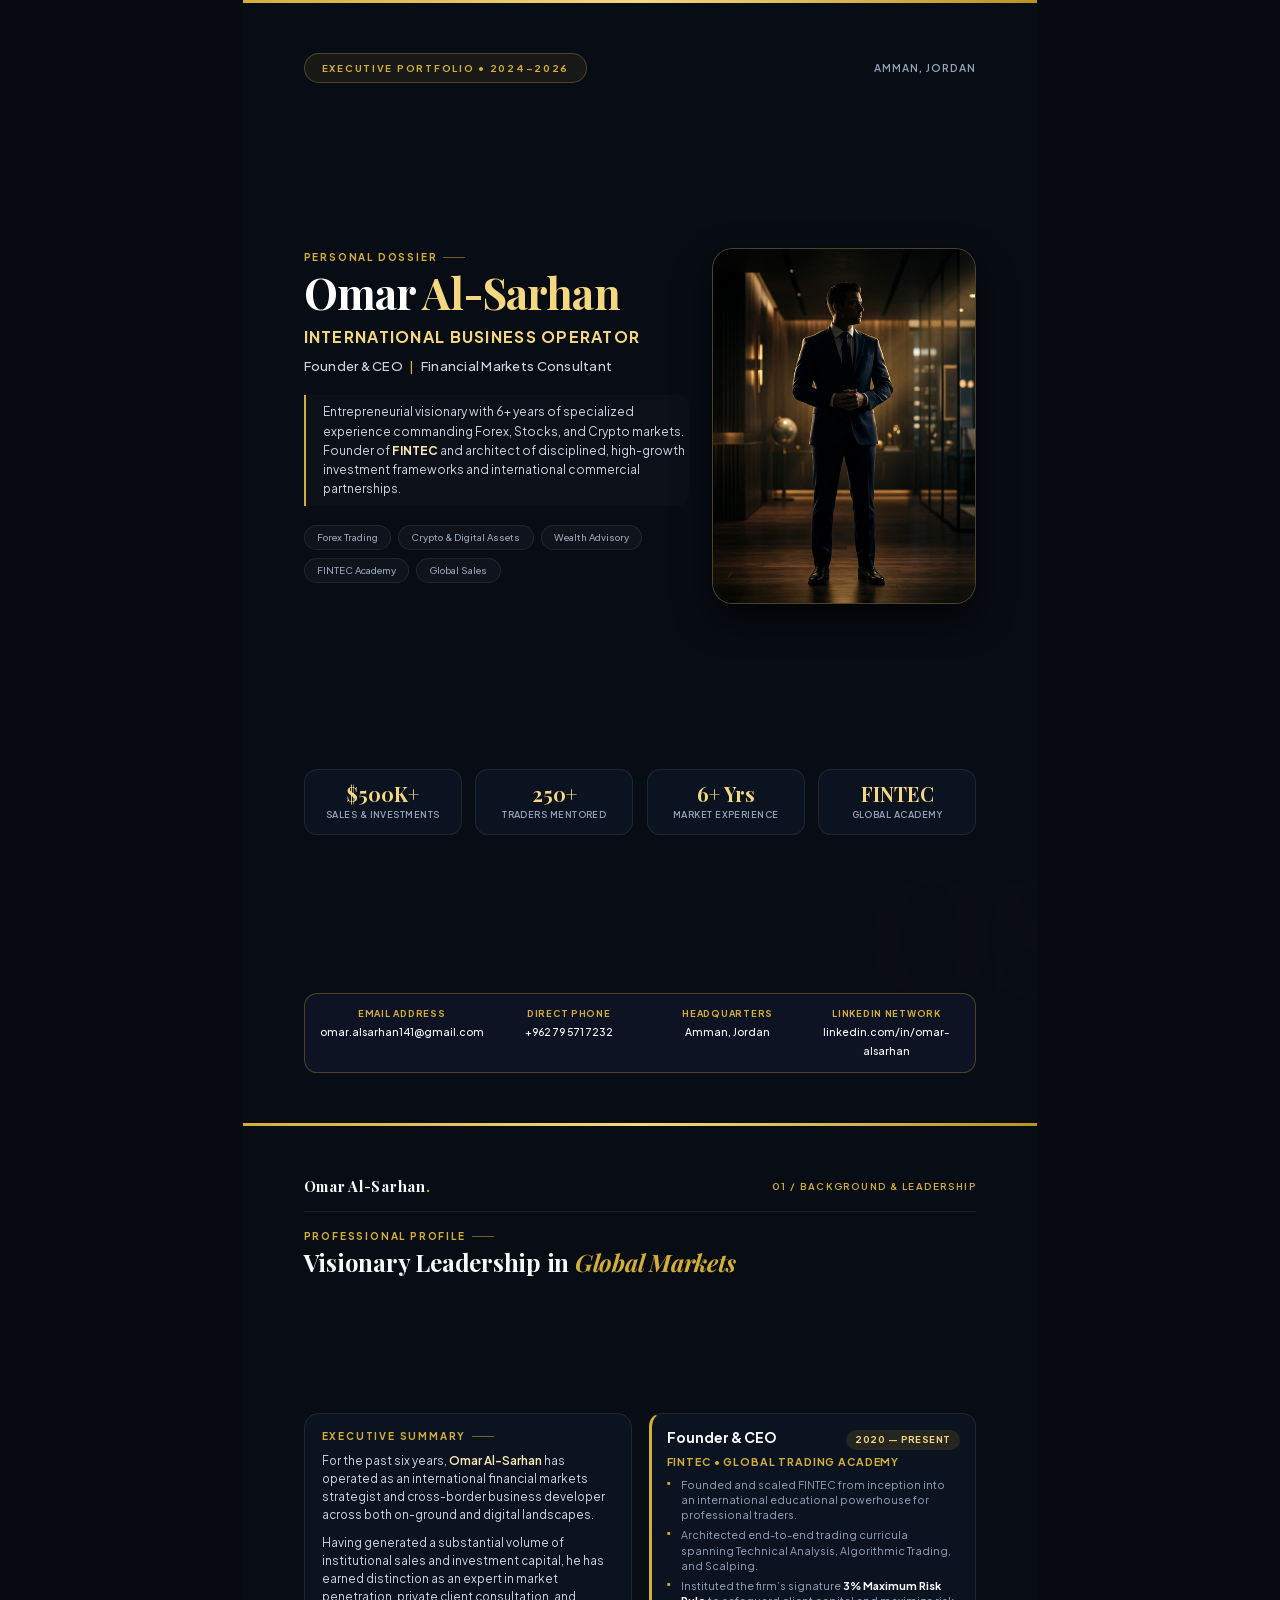
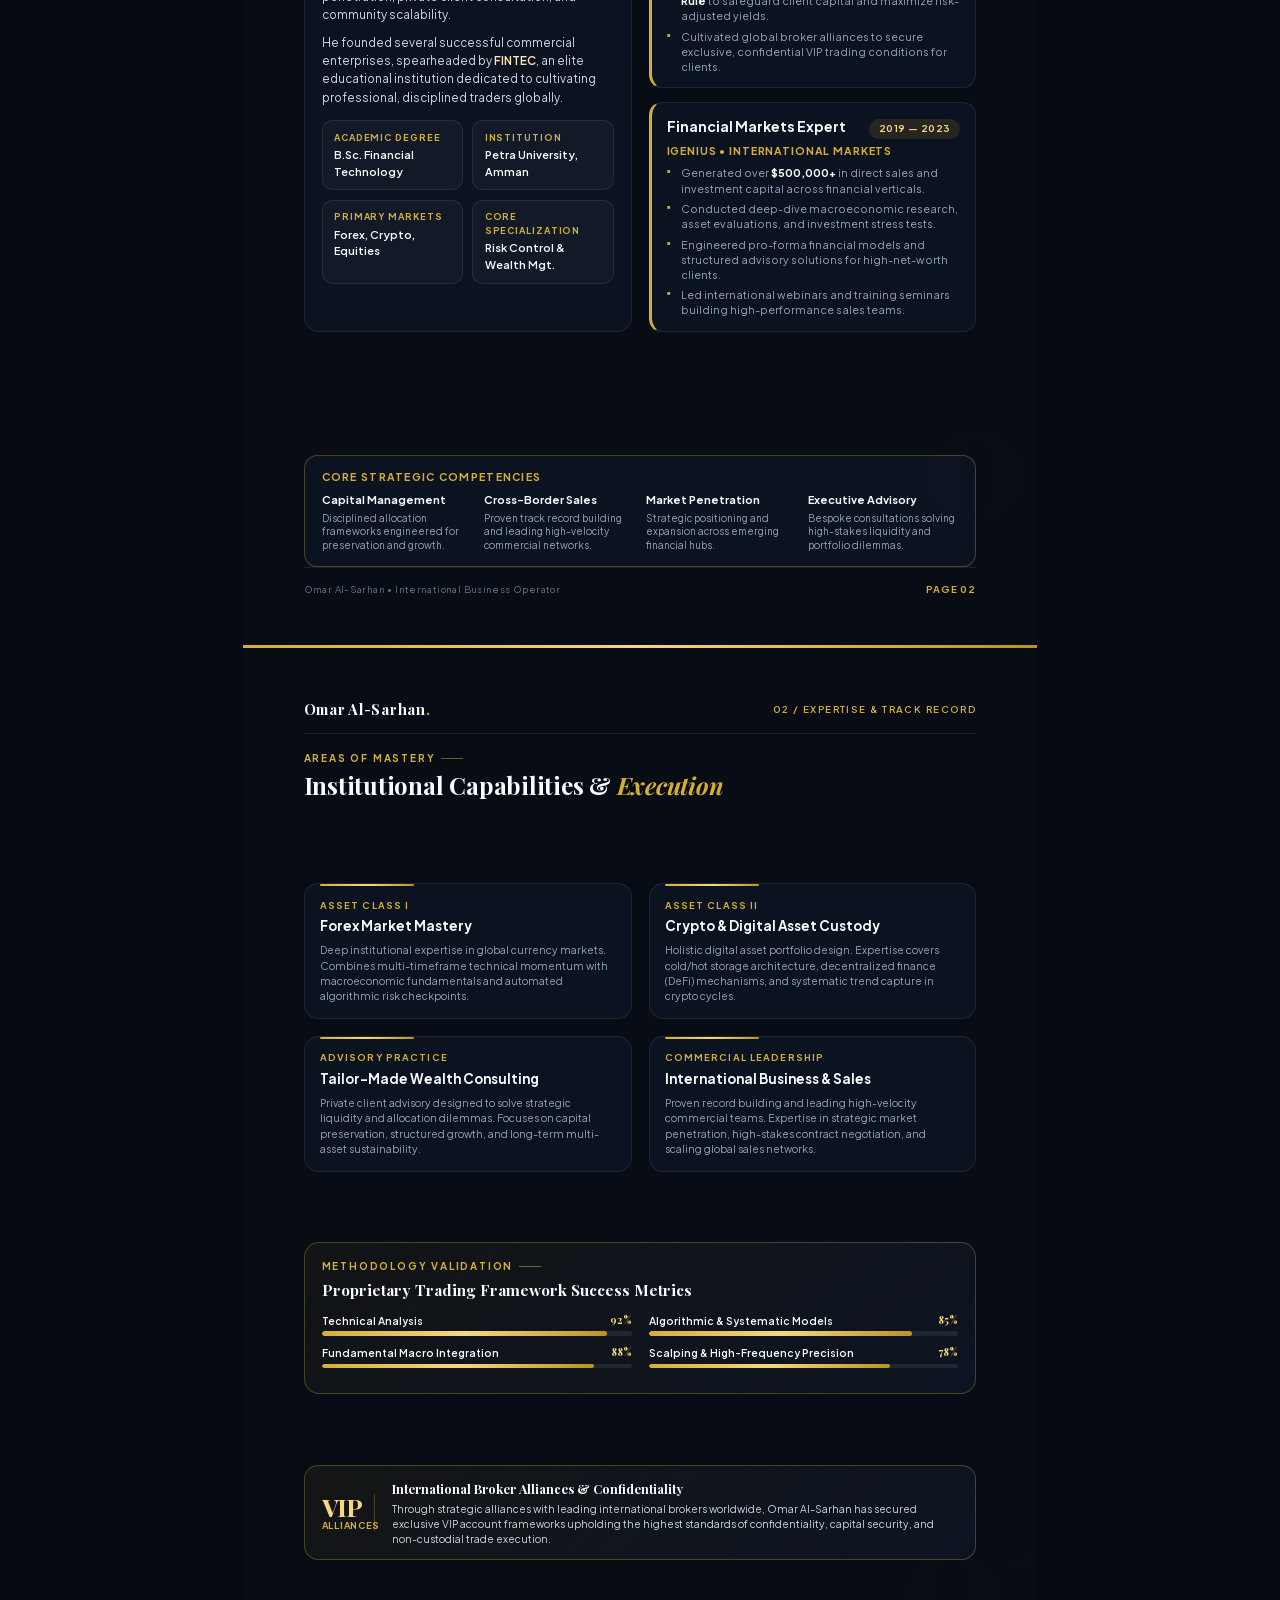
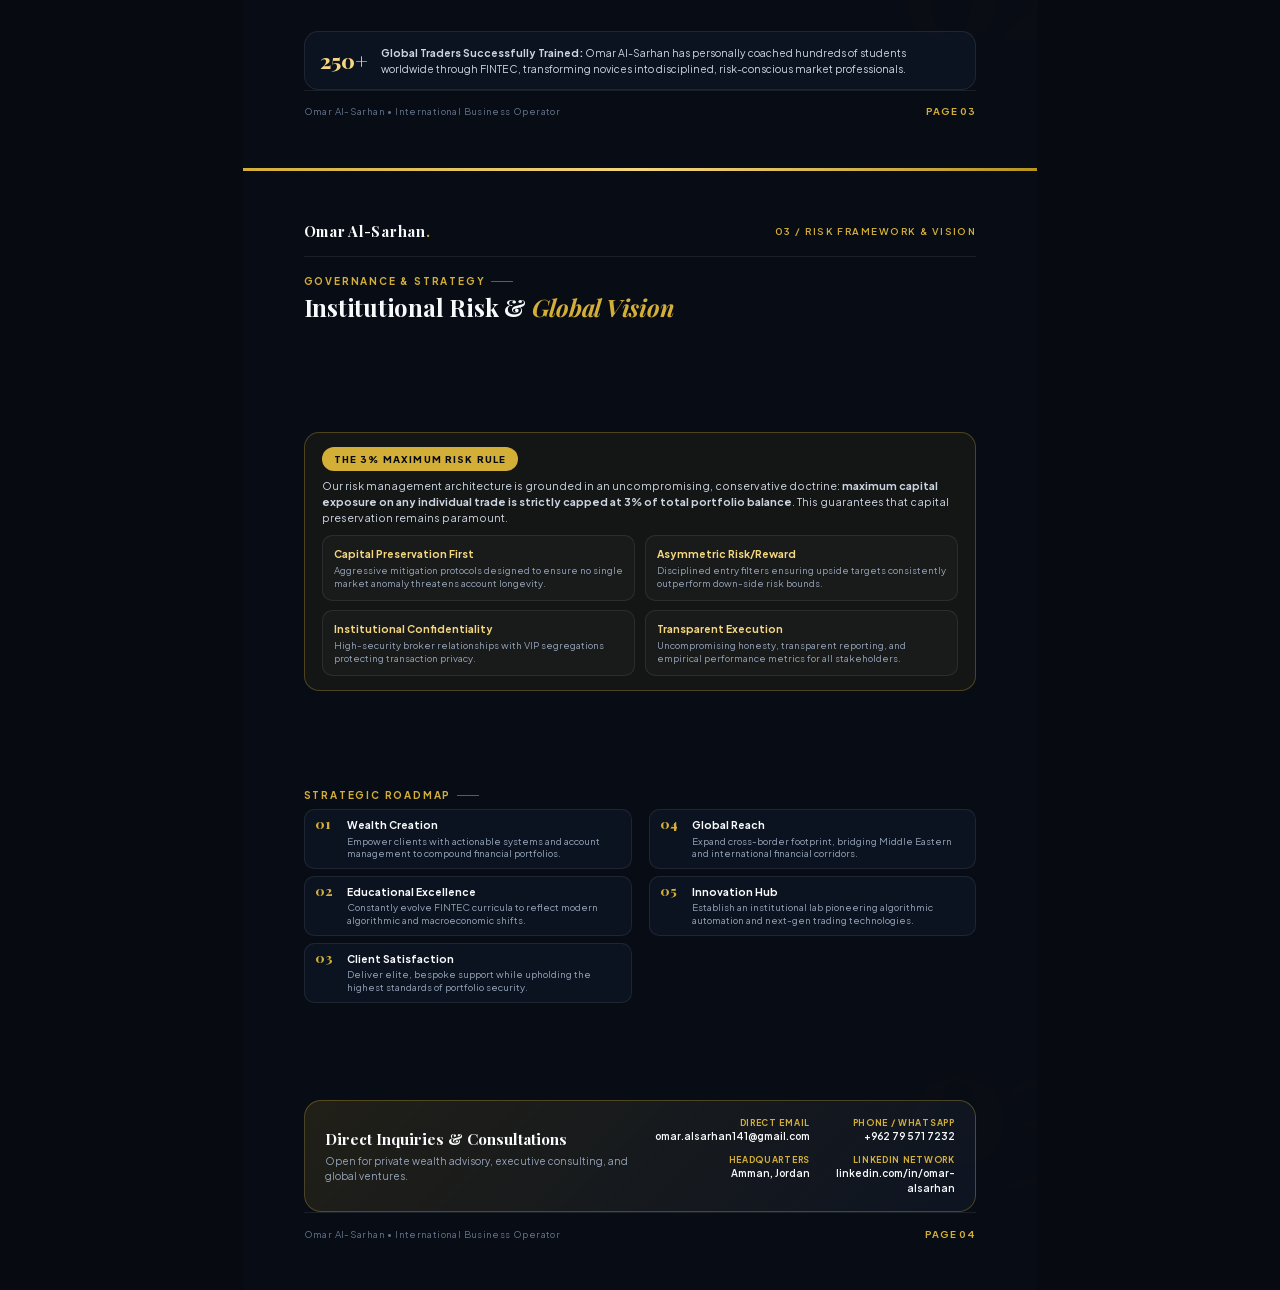
==== portfolio-pdf.html @ 7547202e "feat: perfect executive 4-page PDF and browser fidelity for Omar Al-Sarhan" ====
<!DOCTYPE html>
<html lang="en">
<head>
    <meta charset="UTF-8">
    <title>Omar Al-Sarhan — Personal Portfolio</title>
    <!-- Local TrueType Google Fonts (Offline & Print Vector Embedding) -->
    <link rel="stylesheet" href="assets/fonts/fonts-ttf.css">
    <!-- Local Base64 Google Fonts Fallback -->
    <link rel="stylesheet" href="assets/fonts/fonts-base64.css">
    <!-- Google Fonts Fallback -->
    <link rel="preconnect" href="https://fonts.googleapis.com">
    <link rel="preconnect" href="https://fonts.gstatic.com" crossorigin>
    <link href="https://fonts.googleapis.com/css2?family=Playfair+Display:ital,wght@0,400;0,600;0,700;0,800;1,400;1,600&family=Plus+Jakarta+Sans:wght@300;400;500;600;700;800&display=swap" rel="stylesheet">
    <style>
        /* ============================================================
           PRINT & PAGE SETUP (A4 EXACT SPECIFICATIONS: 210mm x 297mm)
           ============================================================ */
        @page {
            size: A4 portrait;
            margin: 0;
        }

        :root {
            --bg-dark: #070a10;
            --bg-page: #080c14;
            --bg-card: rgba(14, 21, 34, 0.9);
            --bg-card-hover: #121a2b;
            --gold: #d4af37;
            --gold-light: #f5d77f;
            --gold-pale: #fae8b4;
            --gold-dark: #9e7b16;
            --gold-gradient: linear-gradient(135deg, #d4af37 0%, #f5d77f 50%, #b8941e 100%);
            --text-main: #f8fafc;
            --text-sub: #94a3b8;
            --text-muted: #64748b;
            --border-gold: rgba(212, 175, 55, 0.3);
            --border-subtle: rgba(255, 255, 255, 0.08);
            --font-serif: 'Playfair Display', 'Didot', 'Bodoni MT', 'Cinzel', 'Georgia', serif;
            --font-sans: 'Plus Jakarta Sans', -apple-system, BlinkMacSystemFont, 'Segoe UI', Roboto, sans-serif;
        }

        * {
            margin: 0;
            padding: 0;
            box-sizing: border-box;
            -webkit-print-color-adjust: exact !important;
            print-color-adjust: exact !important;
        }

        html, body {
            width: 210mm;
            background-color: var(--bg-dark);
            color: var(--text-main);
            font-family: var(--font-sans);
            font-size: 9.2pt;
            line-height: 1.5;
            -webkit-font-smoothing: antialiased;
            margin: 0 auto;
        }

        .page {
            width: 210mm;
            height: 297mm;
            min-height: 297mm;
            max-height: 297mm;
            position: relative;
            page-break-after: always;
            page-break-inside: avoid;
            overflow: hidden;
            background-color: var(--bg-page);
            background: #080c14;
            padding: 14mm 16mm 13mm;
            display: flex;
            flex-direction: column;
            justify-content: space-between;
        }

        .page:last-child {
            page-break-after: avoid;
        }

        /* Top luxury gold bar */
        .page::before {
            content: '';
            position: absolute;
            top: 0;
            left: 0;
            right: 0;
            height: 3px;
            background: var(--gold-gradient);
            z-index: 10;
        }

        /* Watermark background numbers */
        .page-watermark {
            position: absolute;
            bottom: 30mm;
            right: -10mm;
            font-family: var(--font-serif);
            font-size: 120pt;
            font-weight: 800;
            color: rgba(212, 175, 55, 0.015);
            pointer-events: none;
            line-height: 1;
            z-index: 0;
            letter-spacing: -0.05em;
        }

        /* Top Header for Content Pages */
        .doc-header {
            display: flex;
            justify-content: space-between;
            align-items: center;
            padding-bottom: 3.5mm;
            border-bottom: 1px solid var(--border-subtle);
            margin-bottom: 4.5mm;
            position: relative;
            z-index: 2;
        }

        .doc-header-brand {
            font-family: var(--font-serif);
            font-size: 11pt;
            font-weight: 700;
            letter-spacing: 0.05em;
            color: var(--text-main);
        }

        .doc-header-brand span {
            color: var(--gold);
        }

        .doc-header-tag {
            font-size: 7.2pt;
            text-transform: uppercase;
            letter-spacing: 0.15em;
            color: var(--gold);
            font-weight: 600;
        }

        /* Bottom Footer for Content Pages */
        .doc-footer {
            display: flex;
            justify-content: space-between;
            align-items: center;
            padding-top: 3.5mm;
            border-top: 1px solid var(--border-subtle);
            font-size: 7.2pt;
            color: var(--text-muted);
            position: relative;
            z-index: 2;
        }

        .doc-footer-left {
            letter-spacing: 0.04em;
        }

        .doc-footer-right {
            color: var(--gold);
            font-weight: 700;
            letter-spacing: 0.1em;
        }

        /* Typography */
        h1, h2, h3, h4, h5 {
            font-family: var(--font-serif);
            color: var(--text-main);
        }

        .section-eyebrow {
            font-family: var(--font-sans);
            font-size: 7.5pt;
            text-transform: uppercase;
            letter-spacing: 0.18em;
            color: var(--gold);
            font-weight: 700;
            margin-bottom: 1.5mm;
            display: flex;
            align-items: center;
            gap: 6px;
        }

        .section-eyebrow::after {
            content: '';
            display: inline-block;
            width: 22px;
            height: 1px;
            background: var(--gold);
            opacity: 0.5;
        }

        .section-title {
            font-size: 18pt;
            font-weight: 700;
            line-height: 1.15;
            margin-bottom: 3.5mm;
            letter-spacing: -0.01em;
        }

        .section-title span {
            color: var(--gold);
            font-style: italic;
        }

        /* Grid Utilities */
        .grid-2 {
            display: grid;
            grid-template-columns: 1fr 1fr;
            gap: 4.5mm;
        }

        .grid-3 {
            display: grid;
            grid-template-columns: repeat(3, 1fr);
            gap: 3.5mm;
        }

        .grid-4 {
            display: grid;
            grid-template-columns: repeat(4, 1fr);
            gap: 3mm;
        }

        /* Reusable Card */
        .card {
            background: var(--bg-card);
            border: 1px solid var(--border-subtle);
            border-radius: 4mm;
            padding: 4mm 4.5mm;
            position: relative;
            z-index: 2;
        }

        .card-gold {
            border-color: var(--border-gold);
            background: linear-gradient(145deg, rgba(212, 175, 55, 0.05) 0%, rgba(14, 21, 35, 0.9) 100%);
        }

        /* Content Body flex container to fill space */
        .content-body {
            flex: 1;
            display: flex;
            flex-direction: column;
            justify-content: space-between;
            gap: 4mm;
            position: relative;
            z-index: 2;
        }

        /* ============================================================
           PAGE 1: COVER / EXECUTIVE DOSSIER
           ============================================================ */
        .cover-page {
            padding: 14mm 16mm 13mm;
        }

        .cover-top {
            display: flex;
            justify-content: space-between;
            align-items: center;
            position: relative;
            z-index: 2;
        }

        .cover-badge {
            display: inline-block;
            font-size: 7.2pt;
            letter-spacing: 0.18em;
            text-transform: uppercase;
            color: var(--gold);
            padding: 1.8mm 4.5mm;
            background: rgba(212, 175, 55, 0.08);
            border: 1px solid var(--border-gold);
            border-radius: 50px;
            font-weight: 700;
        }

        .cover-year {
            font-size: 7.8pt;
            color: var(--text-sub);
            letter-spacing: 0.1em;
            text-transform: uppercase;
            font-weight: 600;
        }

        .cover-main {
            display: grid;
            grid-template-columns: 1.25fr 0.75fr;
            gap: 6mm;
            align-items: center;
            position: relative;
            z-index: 2;
            margin: 2mm 0;
        }

        /* SOLID CRISP TEXT — ZERO BACKGROUND-CLIP TO PREVENT PDF ARTIFACTS */
        .cover-name {
            font-size: 32pt;
            font-weight: 700;
            line-height: 1.05;
            letter-spacing: -0.02em;
            margin-bottom: 2.5mm;
            color: #ffffff;
        }

        .cover-name .gold-part {
            color: var(--gold-light);
        }

        .cover-title-primary {
            font-size: 12pt;
            font-weight: 700;
            color: var(--gold-light);
            text-transform: uppercase;
            letter-spacing: 0.08em;
            margin-bottom: 2mm;
        }

        .cover-title-secondary {
            font-size: 9.8pt;
            font-weight: 500;
            color: #cbd5e1;
            margin-bottom: 5mm;
            letter-spacing: 0.02em;
        }

        .cover-title-secondary span {
            color: var(--gold);
            padding: 0 4px;
        }

        .cover-bio {
            color: #cbd5e1;
            font-size: 9pt;
            line-height: 1.6;
            margin-bottom: 5mm;
            border-left: 2.5px solid var(--gold);
            padding-left: 4.5mm;
            background: rgba(255, 255, 255, 0.015);
            padding-top: 2mm;
            padding-bottom: 2mm;
            border-radius: 0 3mm 3mm 0;
        }

        .cover-bio strong {
            color: var(--gold-pale);
        }

        /* Focus Pills */
        .focus-pills {
            display: flex;
            gap: 2mm;
            flex-wrap: wrap;
            margin-bottom: 5mm;
        }

        .focus-pill {
            font-size: 7.2pt;
            color: var(--text-sub);
            background: rgba(255, 255, 255, 0.03);
            border: 1px solid var(--border-subtle);
            border-radius: 50px;
            padding: 1.2mm 3.2mm;
            font-weight: 500;
        }

        .cover-image-container {
            display: flex;
            justify-content: center;
            align-items: center;
        }

        .cover-image-wrapper {
            width: 70mm;
            height: 94mm;
            border-radius: 5.5mm;
            overflow: hidden;
            border: 1.5px solid var(--border-gold);
            box-shadow: 0 15px 35px rgba(0, 0, 0, 0.7);
            background: #0f1523;
            position: relative;
        }

        .cover-image-wrapper img {
            width: 100%;
            height: 100%;
            object-fit: cover;
            display: block;
        }

        .cover-stats {
            display: grid;
            grid-template-columns: repeat(4, 1fr);
            gap: 3.5mm;
            position: relative;
            z-index: 2;
        }

        .stat-box {
            background: var(--bg-card);
            border: 1px solid var(--border-subtle);
            border-radius: 3.5mm;
            padding: 3.5mm 3mm;
            text-align: center;
        }

        .stat-box .num {
            font-family: var(--font-serif);
            font-size: 15pt;
            font-weight: 700;
            color: var(--gold-light);
            line-height: 1.1;
        }

        .stat-box .label {
            font-size: 6.8pt;
            color: var(--text-sub);
            margin-top: 1mm;
            line-height: 1.25;
            text-transform: uppercase;
            letter-spacing: 0.05em;
            font-weight: 600;
        }

        .cover-contact-bar {
            display: grid;
            grid-template-columns: repeat(4, 1fr);
            gap: 3mm;
            background: rgba(14, 21, 35, 0.95);
            border: 1px solid var(--border-gold);
            border-radius: 3.5mm;
            padding: 3.5mm 4mm;
            position: relative;
            z-index: 2;
        }

        .cover-contact-col {
            text-align: center;
        }

        .cover-contact-col strong {
            color: var(--gold);
            display: block;
            font-size: 6.8pt;
            text-transform: uppercase;
            letter-spacing: 0.08em;
            margin-bottom: 0.5mm;
            font-weight: 700;
        }

        .cover-contact-col span {
            color: var(--text-main);
            font-weight: 500;
            font-size: 7.8pt;
        }

        /* ============================================================
           PAGE 2: ABOUT, EXECUTIVE SUMMARY & EXPERIENCE
           ============================================================ */
        .story-text {
            color: #cbd5e1;
            font-size: 8.8pt;
            line-height: 1.55;
            margin-bottom: 2.5mm;
        }

        .story-text strong {
            color: var(--gold-pale);
            font-weight: 600;
        }

        .meta-pill-grid {
            display: grid;
            grid-template-columns: 1fr 1fr;
            gap: 2.5mm;
            margin-top: 3.5mm;
        }

        .meta-pill {
            background: rgba(255, 255, 255, 0.03);
            border: 1px solid var(--border-subtle);
            border-radius: 2.8mm;
            padding: 2.5mm 3mm;
        }

        .meta-pill-label {
            font-size: 6.8pt;
            color: var(--gold);
            text-transform: uppercase;
            letter-spacing: 0.1em;
            font-weight: 700;
        }

        .meta-pill-val {
            font-size: 8.2pt;
            color: var(--text-main);
            font-weight: 600;
            margin-top: 0.8mm;
        }

        /* Timeline in PDF */
        .timeline-block {
            display: flex;
            flex-direction: column;
            gap: 3.5mm;
        }

        .timeline-card {
            background: var(--bg-card);
            border: 1px solid var(--border-subtle);
            border-left: 3px solid var(--gold);
            border-radius: 3.5mm;
            padding: 3.5mm 4mm;
        }

        .timeline-header {
            display: flex;
            justify-content: space-between;
            align-items: baseline;
            margin-bottom: 1mm;
        }

        .timeline-role {
            font-size: 10.5pt;
            font-weight: 700;
            color: var(--text-main);
        }

        .timeline-badge {
            font-size: 7pt;
            background: rgba(212, 175, 55, 0.12);
            color: var(--gold-light);
            padding: 0.8mm 2.5mm;
            border-radius: 50px;
            font-weight: 700;
            letter-spacing: 0.05em;
        }

        .timeline-company {
            font-size: 8pt;
            color: var(--gold);
            font-weight: 700;
            text-transform: uppercase;
            letter-spacing: 0.08em;
            margin-bottom: 1.8mm;
        }

        .timeline-bullets {
            list-style: none;
            display: flex;
            flex-direction: column;
            gap: 1.4mm;
        }

        .timeline-bullets li {
            font-size: 8pt;
            color: var(--text-sub);
            position: relative;
            padding-left: 3.8mm;
            line-height: 1.42;
        }

        .timeline-bullets li::before {
            content: '▪';
            position: absolute;
            left: 0;
            color: var(--gold);
            font-size: 8.5pt;
            line-height: 1;
        }

        .timeline-bullets li strong {
            color: var(--text-main);
        }

        /* Bottom Scope Grid on Page 2 */
        .scope-strip {
            background: var(--bg-card);
            border: 1px solid var(--border-gold);
            border-radius: 3.5mm;
            padding: 3.5mm 4.5mm;
        }

        .scope-title {
            font-size: 8pt;
            text-transform: uppercase;
            letter-spacing: 0.12em;
            color: var(--gold);
            font-weight: 700;
            margin-bottom: 2mm;
        }

        .scope-item h5 {
            font-family: var(--font-sans);
            font-size: 8.2pt;
            font-weight: 700;
            color: var(--text-main);
            margin-bottom: 0.8mm;
        }

        .scope-item p {
            font-size: 7.4pt;
            color: var(--text-sub);
            line-height: 1.4;
        }

        /* ============================================================
           PAGE 3: EXPERTISE & QUANTITATIVE TRACK RECORD
           ============================================================ */
        .expertise-card {
            background: var(--bg-card);
            border: 1px solid var(--border-subtle);
            border-radius: 3.8mm;
            padding: 3.8mm 4mm;
            position: relative;
        }

        .expertise-card::before {
            content: '';
            position: absolute;
            top: 0;
            left: 4mm;
            width: 25mm;
            height: 2px;
            background: var(--gold-gradient);
            border-radius: 2px;
        }

        .expertise-icon-label {
            font-size: 7pt;
            text-transform: uppercase;
            letter-spacing: 0.12em;
            color: var(--gold);
            font-weight: 700;
            margin-bottom: 1mm;
        }

        .expertise-title {
            font-size: 10pt;
            font-weight: 700;
            color: var(--text-main);
            margin-bottom: 1.5mm;
        }

        .expertise-desc {
            font-size: 7.8pt;
            color: var(--text-sub);
            line-height: 1.48;
        }

        /* Method Bar Chart for PDF */
        .method-row {
            margin-bottom: 2.5mm;
        }

        .method-info {
            display: flex;
            justify-content: space-between;
            font-size: 7.8pt;
            margin-bottom: 0.8mm;
        }

        .method-name {
            font-weight: 600;
            color: var(--text-main);
        }

        .method-pct {
            font-weight: 700;
            color: var(--gold-light);
            font-family: var(--font-serif);
        }

        .method-track {
            height: 4.5px;
            background: rgba(255, 255, 255, 0.08);
            border-radius: 10px;
            overflow: hidden;
        }

        .method-fill {
            height: 100%;
            background: var(--gold-gradient);
            border-radius: 10px;
        }

        /* VIP Broker Card on Page 3 */
        .broker-card {
            background: linear-gradient(135deg, rgba(212, 175, 55, 0.06) 0%, rgba(14, 21, 35, 0.9) 100%);
            border: 1px solid var(--border-gold);
            border-radius: 3.8mm;
            padding: 3.5mm 4.5mm;
            display: flex;
            align-items: center;
            gap: 4.5mm;
        }

        .broker-badge-icon {
            font-family: var(--font-serif);
            font-size: 18pt;
            font-weight: 800;
            color: var(--gold-light);
            min-width: 14mm;
            text-align: center;
            border-right: 1px solid var(--border-gold);
            padding-right: 3mm;
            line-height: 1.1;
        }

        .broker-badge-icon small {
            display: block;
            font-size: 6.8pt;
            text-transform: uppercase;
            letter-spacing: 0.08em;
            color: var(--gold);
            font-family: var(--font-sans);
            font-weight: 700;
        }

        .broker-content h4 {
            font-size: 9.5pt;
            font-weight: 700;
            color: var(--text-main);
            margin-bottom: 0.8mm;
        }

        .broker-content p {
            font-size: 7.8pt;
            color: #cbd5e1;
            line-height: 1.45;
        }

        /* Callout Box */
        .callout-box {
            background: var(--bg-card);
            border: 1px solid var(--border-subtle);
            border-radius: 3.8mm;
            padding: 3.5mm 4mm;
            display: flex;
            align-items: center;
            gap: 3.5mm;
        }

        .callout-stat {
            font-family: var(--font-serif);
            font-size: 16pt;
            font-weight: 800;
            color: var(--gold-light);
            line-height: 1;
            white-space: nowrap;
        }

        .callout-text {
            font-size: 7.8pt;
            color: #cbd5e1;
            line-height: 1.45;
        }

        /* ============================================================
           PAGE 4: RISK PHILOSOPHY, STRATEGIC VISION & CONTACT
           ============================================================ */
        .risk-highlight {
            background: rgba(212, 175, 55, 0.06);
            border: 1.5px solid var(--border-gold);
            border-radius: 4mm;
            padding: 3.8mm 4.5mm;
        }

        .risk-badge-large {
            display: inline-block;
            background: var(--gold);
            color: #070a10;
            font-size: 7.2pt;
            font-weight: 800;
            text-transform: uppercase;
            letter-spacing: 0.12em;
            padding: 1.2mm 3.2mm;
            border-radius: 50px;
            margin-bottom: 2mm;
        }

        .risk-principle-grid {
            display: grid;
            grid-template-columns: 1fr 1fr;
            gap: 2.5mm;
            margin-top: 2.5mm;
        }

        .risk-principle-card {
            background: rgba(255, 255, 255, 0.025);
            border: 1px solid var(--border-subtle);
            border-radius: 2.8mm;
            padding: 2.5mm 3mm;
        }

        .risk-principle-card h5 {
            font-family: var(--font-sans);
            font-size: 7.8pt;
            font-weight: 700;
            color: var(--gold-light);
            margin-bottom: 0.6mm;
        }

        .risk-principle-card p {
            font-size: 7.2pt;
            color: var(--text-sub);
            line-height: 1.4;
        }

        .goals-container {
            display: flex;
            flex-direction: column;
            gap: 1.8mm;
        }

        .goal-row {
            display: flex;
            align-items: flex-start;
            gap: 3mm;
            padding: 2mm 2.8mm;
            background: var(--bg-card);
            border: 1px solid var(--border-subtle);
            border-radius: 2.8mm;
        }

        .goal-idx {
            font-family: var(--font-serif);
            font-size: 10pt;
            font-weight: 800;
            color: var(--gold);
            line-height: 1;
            min-width: 5.5mm;
        }

        .goal-content h5 {
            font-family: var(--font-sans);
            font-size: 7.8pt;
            font-weight: 700;
            color: var(--text-main);
            margin-bottom: 0.4mm;
        }

        .goal-content p {
            font-size: 7.2pt;
            color: var(--text-sub);
            line-height: 1.35;
        }

        .contact-final-card {
            background: linear-gradient(135deg, rgba(212, 175, 55, 0.12) 0%, rgba(14, 21, 35, 0.95) 100%);
            border: 1.5px solid var(--border-gold);
            border-radius: 4.5mm;
            padding: 4mm 5.5mm;
            display: flex;
            justify-content: space-between;
            align-items: center;
        }

        .contact-left h4 {
            font-size: 11.5pt;
            font-weight: 700;
            color: var(--text-main);
            margin-bottom: 0.8mm;
        }

        .contact-left p {
            font-size: 7.5pt;
            color: var(--text-sub);
        }

        .contact-details-grid {
            display: grid;
            grid-template-columns: 1fr 1fr;
            gap: 2.5mm 5mm;
            text-align: right;
        }

        .contact-entry {
            font-size: 7.5pt;
        }

        .contact-entry span {
            color: var(--gold);
            font-weight: 700;
            display: block;
            font-size: 6.5pt;
            text-transform: uppercase;
            letter-spacing: 0.08em;
        }

        .contact-entry a, .contact-entry div {
            color: var(--text-main);
            text-decoration: none;
            font-weight: 600;
        }
    </style>
</head>
<body>

    <!-- ========================================================
         PAGE 1: COVER / EXECUTIVE OVERVIEW
         ======================================================== -->
    <section class="page cover-page">
        <div class="page-watermark">OS</div>

        <div class="cover-top">
            <div class="cover-badge">Executive Portfolio &bull; 2024–2026</div>
            <div class="cover-year">Amman, Jordan</div>
        </div>

        <div class="cover-main">
            <div class="cover-text">
                <div class="section-eyebrow">Personal Dossier</div>
                <h1 class="cover-name">Omar <span class="gold-part">Al-Sarhan</span></h1>
                <div class="cover-title-primary">International Business Operator</div>
                <div class="cover-title-secondary">Founder &amp; CEO <span>|</span> Financial Markets Consultant</div>

                <p class="cover-bio">
                    Entrepreneurial visionary with 6+ years of specialized experience commanding Forex, Stocks, and Crypto markets. Founder of <strong>FINTEC</strong> and architect of disciplined, high-growth investment frameworks and international commercial partnerships.
                </p>

                <div class="focus-pills">
                    <span class="focus-pill">Forex Trading</span>
                    <span class="focus-pill">Crypto &amp; Digital Assets</span>
                    <span class="focus-pill">Wealth Advisory</span>
                    <span class="focus-pill">FINTEC Academy</span>
                    <span class="focus-pill">Global Sales</span>
                </div>
            </div>

            <div class="cover-image-container">
                <div class="cover-image-wrapper">
                    <img src="assets/hero-portrait.png" alt="Omar Al-Sarhan">
                </div>
            </div>
        </div>

        <div class="cover-stats">
            <div class="stat-box">
                <div class="num">$500K+</div>
                <div class="label">Sales &amp; Investments</div>
            </div>
            <div class="stat-box">
                <div class="num">250+</div>
                <div class="label">Traders Mentored</div>
            </div>
            <div class="stat-box">
                <div class="num">6+ Yrs</div>
                <div class="label">Market Experience</div>
            </div>
            <div class="stat-box">
                <div class="num">FINTEC</div>
                <div class="label">Global Academy</div>
            </div>
        </div>

        <div class="cover-contact-bar">
            <div class="cover-contact-col">
                <strong>Email Address</strong>
                <span>omar.alsarhan141@gmail.com</span>
            </div>
            <div class="cover-contact-col">
                <strong>Direct Phone</strong>
                <span>+962 79 571 7232</span>
            </div>
            <div class="cover-contact-col">
                <strong>Headquarters</strong>
                <span>Amman, Jordan</span>
            </div>
            <div class="cover-contact-col">
                <strong>LinkedIn Network</strong>
                <span>linkedin.com/in/omar-alsarhan</span>
            </div>
        </div>
    </section>

    <!-- ========================================================
         PAGE 2: EXECUTIVE SUMMARY & CAREER MILESTONES
         ======================================================== -->
    <section class="page">
        <div class="page-watermark">01</div>

        <header class="doc-header">
            <div class="doc-header-brand">Omar Al-Sarhan<span>.</span></div>
            <div class="doc-header-tag">01 / Background &amp; Leadership</div>
        </header>

        <div class="content-body">
            <div>
                <div class="section-eyebrow">Professional Profile</div>
                <h2 class="section-title">Visionary Leadership in <span>Global Markets</span></h2>
            </div>

            <div class="grid-2">
                <!-- Left: Biography & Education -->
                <div>
                    <div class="card" style="height: 100%;">
                        <div class="section-eyebrow" style="margin-bottom: 2mm;">Executive Summary</div>
                        <p class="story-text">
                            For the past six years, <strong>Omar Al-Sarhan</strong> has operated as an international financial markets strategist and cross-border business developer across both on-ground and digital landscapes.
                        </p>
                        <p class="story-text">
                            Having generated a substantial volume of institutional sales and investment capital, he has earned distinction as an expert in market penetration, private client consultation, and community scalability.
                        </p>
                        <p class="story-text">
                            He founded several successful commercial enterprises, spearheaded by <strong>FINTEC</strong>, an elite educational institution dedicated to cultivating professional, disciplined traders globally.
                        </p>

                        <div class="meta-pill-grid">
                            <div class="meta-pill">
                                <div class="meta-pill-label">Academic Degree</div>
                                <div class="meta-pill-val">B.Sc. Financial Technology</div>
                            </div>
                            <div class="meta-pill">
                                <div class="meta-pill-label">Institution</div>
                                <div class="meta-pill-val">Petra University, Amman</div>
                            </div>
                            <div class="meta-pill">
                                <div class="meta-pill-label">Primary Markets</div>
                                <div class="meta-pill-val">Forex, Crypto, Equities</div>
                            </div>
                            <div class="meta-pill">
                                <div class="meta-pill-label">Core Specialization</div>
                                <div class="meta-pill-val">Risk Control &amp; Wealth Mgt.</div>
                            </div>
                        </div>
                    </div>
                </div>

                <!-- Right: Career Milestones Timeline -->
                <div>
                    <div class="timeline-block">
                        <div class="timeline-card card-gold">
                            <div class="timeline-header">
                                <div class="timeline-role">Founder &amp; CEO</div>
                                <div class="timeline-badge">2020 — PRESENT</div>
                            </div>
                            <div class="timeline-company">FINTEC &bull; Global Trading Academy</div>
                            <ul class="timeline-bullets">
                                <li>Founded and scaled FINTEC from inception into an international educational powerhouse for professional traders.</li>
                                <li>Architected end-to-end trading curricula spanning Technical Analysis, Algorithmic Trading, and Scalping.</li>
                                <li>Instituted the firm’s signature <strong>3% Maximum Risk Rule</strong> to safeguard client capital and maximize risk-adjusted yields.</li>
                                <li>Cultivated global broker alliances to secure exclusive, confidential VIP trading conditions for clients.</li>
                            </ul>
                        </div>

                        <div class="timeline-card">
                            <div class="timeline-header">
                                <div class="timeline-role">Financial Markets Expert</div>
                                <div class="timeline-badge">2019 — 2023</div>
                            </div>
                            <div class="timeline-company">iGENIUS &bull; International Markets</div>
                            <ul class="timeline-bullets">
                                <li>Generated over <strong>$500,000+</strong> in direct sales and investment capital across financial verticals.</li>
                                <li>Conducted deep-dive macroeconomic research, asset evaluations, and investment stress tests.</li>
                                <li>Engineered pro-forma financial models and structured advisory solutions for high-net-worth clients.</li>
                                <li>Led international webinars and training seminars building high-performance sales teams.</li>
                            </ul>
                        </div>
                    </div>
                </div>
            </div>

            <!-- Lower Strip: Core Capabilities -->
            <div class="scope-strip">
                <div class="scope-title">Core Strategic Competencies</div>
                <div class="grid-4">
                    <div class="scope-item">
                        <h5>Capital Management</h5>
                        <p>Disciplined allocation frameworks engineered for preservation and growth.</p>
                    </div>
                    <div class="scope-item">
                        <h5>Cross-Border Sales</h5>
                        <p>Proven track record building and leading high-velocity commercial networks.</p>
                    </div>
                    <div class="scope-item">
                        <h5>Market Penetration</h5>
                        <p>Strategic positioning and expansion across emerging financial hubs.</p>
                    </div>
                    <div class="scope-item">
                        <h5>Executive Advisory</h5>
                        <p>Bespoke consultations solving high-stakes liquidity and portfolio dilemmas.</p>
                    </div>
                </div>
            </div>
        </div>

        <footer class="doc-footer">
            <div class="doc-footer-left">Omar Al-Sarhan &bull; International Business Operator</div>
            <div class="doc-footer-right">PAGE 02</div>
        </footer>
    </section>

    <!-- ========================================================
         PAGE 3: EXPERTISE & QUANTITATIVE TRACK RECORD
         ======================================================== -->
    <section class="page">
        <div class="page-watermark">02</div>

        <header class="doc-header">
            <div class="doc-header-brand">Omar Al-Sarhan<span>.</span></div>
            <div class="doc-header-tag">02 / Expertise &amp; Track Record</div>
        </header>

        <div class="content-body">
            <div>
                <div class="section-eyebrow">Areas of Mastery</div>
                <h2 class="section-title">Institutional Capabilities &amp; <span>Execution</span></h2>
            </div>

            <!-- 4 Pillars of Expertise -->
            <div class="grid-2">
                <div class="expertise-card">
                    <div class="expertise-icon-label">Asset Class I</div>
                    <div class="expertise-title">Forex Market Mastery</div>
                    <p class="expertise-desc">
                        Deep institutional expertise in global currency markets. Combines multi-timeframe technical momentum with macroeconomic fundamentals and automated algorithmic risk checkpoints.
                    </p>
                </div>

                <div class="expertise-card">
                    <div class="expertise-icon-label">Asset Class II</div>
                    <div class="expertise-title">Crypto &amp; Digital Asset Custody</div>
                    <p class="expertise-desc">
                        Holistic digital asset portfolio design. Expertise covers cold/hot storage architecture, decentralized finance (DeFi) mechanisms, and systematic trend capture in crypto cycles.
                    </p>
                </div>

                <div class="expertise-card">
                    <div class="expertise-icon-label">Advisory Practice</div>
                    <div class="expertise-title">Tailor-Made Wealth Consulting</div>
                    <p class="expertise-desc">
                        Private client advisory designed to solve strategic liquidity and allocation dilemmas. Focuses on capital preservation, structured growth, and long-term multi-asset sustainability.
                    </p>
                </div>

                <div class="expertise-card">
                    <div class="expertise-icon-label">Commercial Leadership</div>
                    <div class="expertise-title">International Business &amp; Sales</div>
                    <p class="expertise-desc">
                        Proven record building and leading high-velocity commercial teams. Expertise in strategic market penetration, high-stakes contract negotiation, and scaling global sales networks.
                    </p>
                </div>
            </div>

            <!-- Quantitative Methodologies & Performance -->
            <div class="card card-gold">
                <div class="section-eyebrow">Methodology Validation</div>
                <h3 style="font-size: 11.5pt; margin-bottom: 2.8mm; font-weight: 700;">Proprietary Trading Framework Success Metrics</h3>

                <div class="grid-2">
                    <div>
                        <div class="method-row">
                            <div class="method-info">
                                <span class="method-name">Technical Analysis</span>
                                <span class="method-pct">92%</span>
                            </div>
                            <div class="method-track">
                                <div class="method-fill" style="width: 92%;"></div>
                            </div>
                        </div>

                        <div class="method-row">
                            <div class="method-info">
                                <span class="method-name">Fundamental Macro Integration</span>
                                <span class="method-pct">88%</span>
                            </div>
                            <div class="method-track">
                                <div class="method-fill" style="width: 88%;"></div>
                            </div>
                        </div>
                    </div>

                    <div>
                        <div class="method-row">
                            <div class="method-info">
                                <span class="method-name">Algorithmic &amp; Systematic Models</span>
                                <span class="method-pct">85%</span>
                            </div>
                            <div class="method-track">
                                <div class="method-fill" style="width: 85%;"></div>
                            </div>
                        </div>

                        <div class="method-row">
                            <div class="method-info">
                                <span class="method-name">Scalping &amp; High-Frequency Precision</span>
                                <span class="method-pct">78%</span>
                            </div>
                            <div class="method-track">
                                <div class="method-fill" style="width: 78%;"></div>
                            </div>
                        </div>
                    </div>
                </div>
            </div>

            <!-- VIP Broker & Institutional Alliances Card -->
            <div class="broker-card">
                <div class="broker-badge-icon">
                    VIP
                    <small>Alliances</small>
                </div>
                <div class="broker-content">
                    <h4>International Broker Alliances &amp; Confidentiality</h4>
                    <p>
                        Through strategic alliances with leading international brokers worldwide, Omar Al-Sarhan has secured exclusive VIP account frameworks upholding the highest standards of confidentiality, capital security, and non-custodial trade execution.
                    </p>
                </div>
            </div>

            <!-- Callout -->
            <div class="callout-box">
                <div class="callout-stat">250+</div>
                <div class="callout-text">
                    <strong>Global Traders Successfully Trained:</strong> Omar Al-Sarhan has personally coached hundreds of students worldwide through FINTEC, transforming novices into disciplined, risk-conscious market professionals.
                </div>
            </div>
        </div>

        <footer class="doc-footer">
            <div class="doc-footer-left">Omar Al-Sarhan &bull; International Business Operator</div>
            <div class="doc-footer-right">PAGE 03</div>
        </footer>
    </section>

    <!-- ========================================================
         PAGE 4: RISK PHILOSOPHY, STRATEGIC VISION & ENGAGEMENT
         ======================================================== -->
    <section class="page">
        <div class="page-watermark">03</div>

        <header class="doc-header">
            <div class="doc-header-brand">Omar Al-Sarhan<span>.</span></div>
            <div class="doc-header-tag">03 / Risk Framework &amp; Vision</div>
        </header>

        <div class="content-body">
            <div>
                <div class="section-eyebrow">Governance &amp; Strategy</div>
                <h2 class="section-title">Institutional Risk &amp; <span>Global Vision</span></h2>
            </div>

            <!-- Risk Management Section -->
            <div class="risk-highlight">
                <div class="risk-badge-large">The 3% Maximum Risk Rule</div>
                <p style="font-size: 8pt; color: #cbd5e1; line-height: 1.48; margin-bottom: 2mm;">
                    Our risk management architecture is grounded in an uncompromising, conservative doctrine: <strong>maximum capital exposure on any individual trade is strictly capped at 3% of total portfolio balance</strong>. This guarantees that capital preservation remains paramount.
                </p>

                <div class="risk-principle-grid">
                    <div class="risk-principle-card">
                        <h5>Capital Preservation First</h5>
                        <p>Aggressive mitigation protocols designed to ensure no single market anomaly threatens account longevity.</p>
                    </div>
                    <div class="risk-principle-card">
                        <h5>Asymmetric Risk/Reward</h5>
                        <p>Disciplined entry filters ensuring upside targets consistently outperform down-side risk bounds.</p>
                    </div>
                    <div class="risk-principle-card">
                        <h5>Institutional Confidentiality</h5>
                        <p>High-security broker relationships with VIP segregations protecting transaction privacy.</p>
                    </div>
                    <div class="risk-principle-card">
                        <h5>Transparent Execution</h5>
                        <p>Uncompromising honesty, transparent reporting, and empirical performance metrics for all stakeholders.</p>
                    </div>
                </div>
            </div>

            <!-- 5 Strategic Goals -->
            <div>
                <div class="section-eyebrow" style="margin-bottom: 1.5mm;">Strategic Roadmap</div>
                <div class="grid-2">
                    <div class="goals-container">
                        <div class="goal-row">
                            <div class="goal-idx">01</div>
                            <div class="goal-content">
                                <h5>Wealth Creation</h5>
                                <p>Empower clients with actionable systems and account management to compound financial portfolios.</p>
                            </div>
                        </div>

                        <div class="goal-row">
                            <div class="goal-idx">02</div>
                            <div class="goal-content">
                                <h5>Educational Excellence</h5>
                                <p>Constantly evolve FINTEC curricula to reflect modern algorithmic and macroeconomic shifts.</p>
                            </div>
                        </div>

                        <div class="goal-row">
                            <div class="goal-idx">03</div>
                            <div class="goal-content">
                                <h5>Client Satisfaction</h5>
                                <p>Deliver elite, bespoke support while upholding the highest standards of portfolio security.</p>
                            </div>
                        </div>
                    </div>

                    <div class="goals-container">
                        <div class="goal-row">
                            <div class="goal-idx">04</div>
                            <div class="goal-content">
                                <h5>Global Reach</h5>
                                <p>Expand cross-border footprint, bridging Middle Eastern and international financial corridors.</p>
                            </div>
                        </div>

                        <div class="goal-row">
                            <div class="goal-idx">05</div>
                            <div class="goal-content">
                                <h5>Innovation Hub</h5>
                                <p>Establish an institutional lab pioneering algorithmic automation and next-gen trading technologies.</p>
                            </div>
                        </div>
                    </div>
                </div>
            </div>

            <!-- Contact & Engagement Box -->
            <div class="contact-final-card">
                <div class="contact-left">
                    <h4>Direct Inquiries &amp; Consultations</h4>
                    <p>Open for private wealth advisory, executive consulting, and global ventures.</p>
                </div>
                <div class="contact-details-grid">
                    <div class="contact-entry">
                        <span>Direct Email</span>
                        <a href="mailto:omar.alsarhan141@gmail.com">omar.alsarhan141@gmail.com</a>
                    </div>
                    <div class="contact-entry">
                        <span>Phone / WhatsApp</span>
                        <a href="tel:+962795717232">+962 79 571 7232</a>
                    </div>
                    <div class="contact-entry">
                        <span>Headquarters</span>
                        <div>Amman, Jordan</div>
                    </div>
                    <div class="contact-entry">
                        <span>LinkedIn Network</span>
                        <div>linkedin.com/in/omar-alsarhan</div>
                    </div>
                </div>
            </div>
        </div>

        <footer class="doc-footer">
            <div class="doc-footer-left">Omar Al-Sarhan &bull; International Business Operator</div>
            <div class="doc-footer-right">PAGE 04</div>
        </footer>
    </section>

</body>
</html>
---- assets/fonts/fonts-ttf.css ----
@font-face {
  font-family: 'Playfair Display';
  font-style: normal;
  font-weight: 400;
  font-display: swap;
  src: url('PlayfairDisplay-Regular.ttf') format('truetype');
}

@font-face {
  font-family: 'Playfair Display';
  font-style: normal;
  font-weight: 600;
  font-display: swap;
  src: url('PlayfairDisplay-Regular.ttf') format('truetype');
}

@font-face {
  font-family: 'Playfair Display';
  font-style: normal;
  font-weight: 700;
  font-display: swap;
  src: url('PlayfairDisplay-Regular.ttf') format('truetype');
}

@font-face {
  font-family: 'Playfair Display';
  font-style: normal;
  font-weight: 800;
  font-display: swap;
  src: url('PlayfairDisplay-Regular.ttf') format('truetype');
}

@font-face {
  font-family: 'Playfair Display';
  font-style: italic;
  font-weight: 400;
  font-display: swap;
  src: url('PlayfairDisplay-Italic.ttf') format('truetype');
}

@font-face {
  font-family: 'Playfair Display';
  font-style: italic;
  font-weight: 600;
  font-display: swap;
  src: url('PlayfairDisplay-Italic.ttf') format('truetype');
}

@font-face {
  font-family: 'Playfair Display';
  font-style: italic;
  font-weight: 700;
  font-display: swap;
  src: url('PlayfairDisplay-Italic.ttf') format('truetype');
}

@font-face {
  font-family: 'Plus Jakarta Sans';
  font-style: normal;
  font-weight: 300;
  font-display: swap;
  src: url('PlusJakartaSans.ttf') format('truetype');
}

@font-face {
  font-family: 'Plus Jakarta Sans';
  font-style: normal;
  font-weight: 400;
  font-display: swap;
  src: url('PlusJakartaSans.ttf') format('truetype');
}

@font-face {
  font-family: 'Plus Jakarta Sans';
  font-style: normal;
  font-weight: 500;
  font-display: swap;
  src: url('PlusJakartaSans.ttf') format('truetype');
}

@font-face {
  font-family: 'Plus Jakarta Sans';
  font-style: normal;
  font-weight: 600;
  font-display: swap;
  src: url('PlusJakartaSans.ttf') format('truetype');
}

@font-face {
  font-family: 'Plus Jakarta Sans';
  font-style: normal;
  font-weight: 700;
  font-display: swap;
  src: url('PlusJakartaSans.ttf') format('truetype');
}

@font-face {
  font-family: 'Plus Jakarta Sans';
  font-style: normal;
  font-weight: 800;
  font-display: swap;
  src: url('PlusJakartaSans.ttf') format('truetype');
}

@font-face {
  font-family: 'Plus Jakarta Sans';
  font-style: italic;
  font-weight: 400;
  font-display: swap;
  src: url('PlusJakartaSans-Italic.ttf') format('truetype');
}
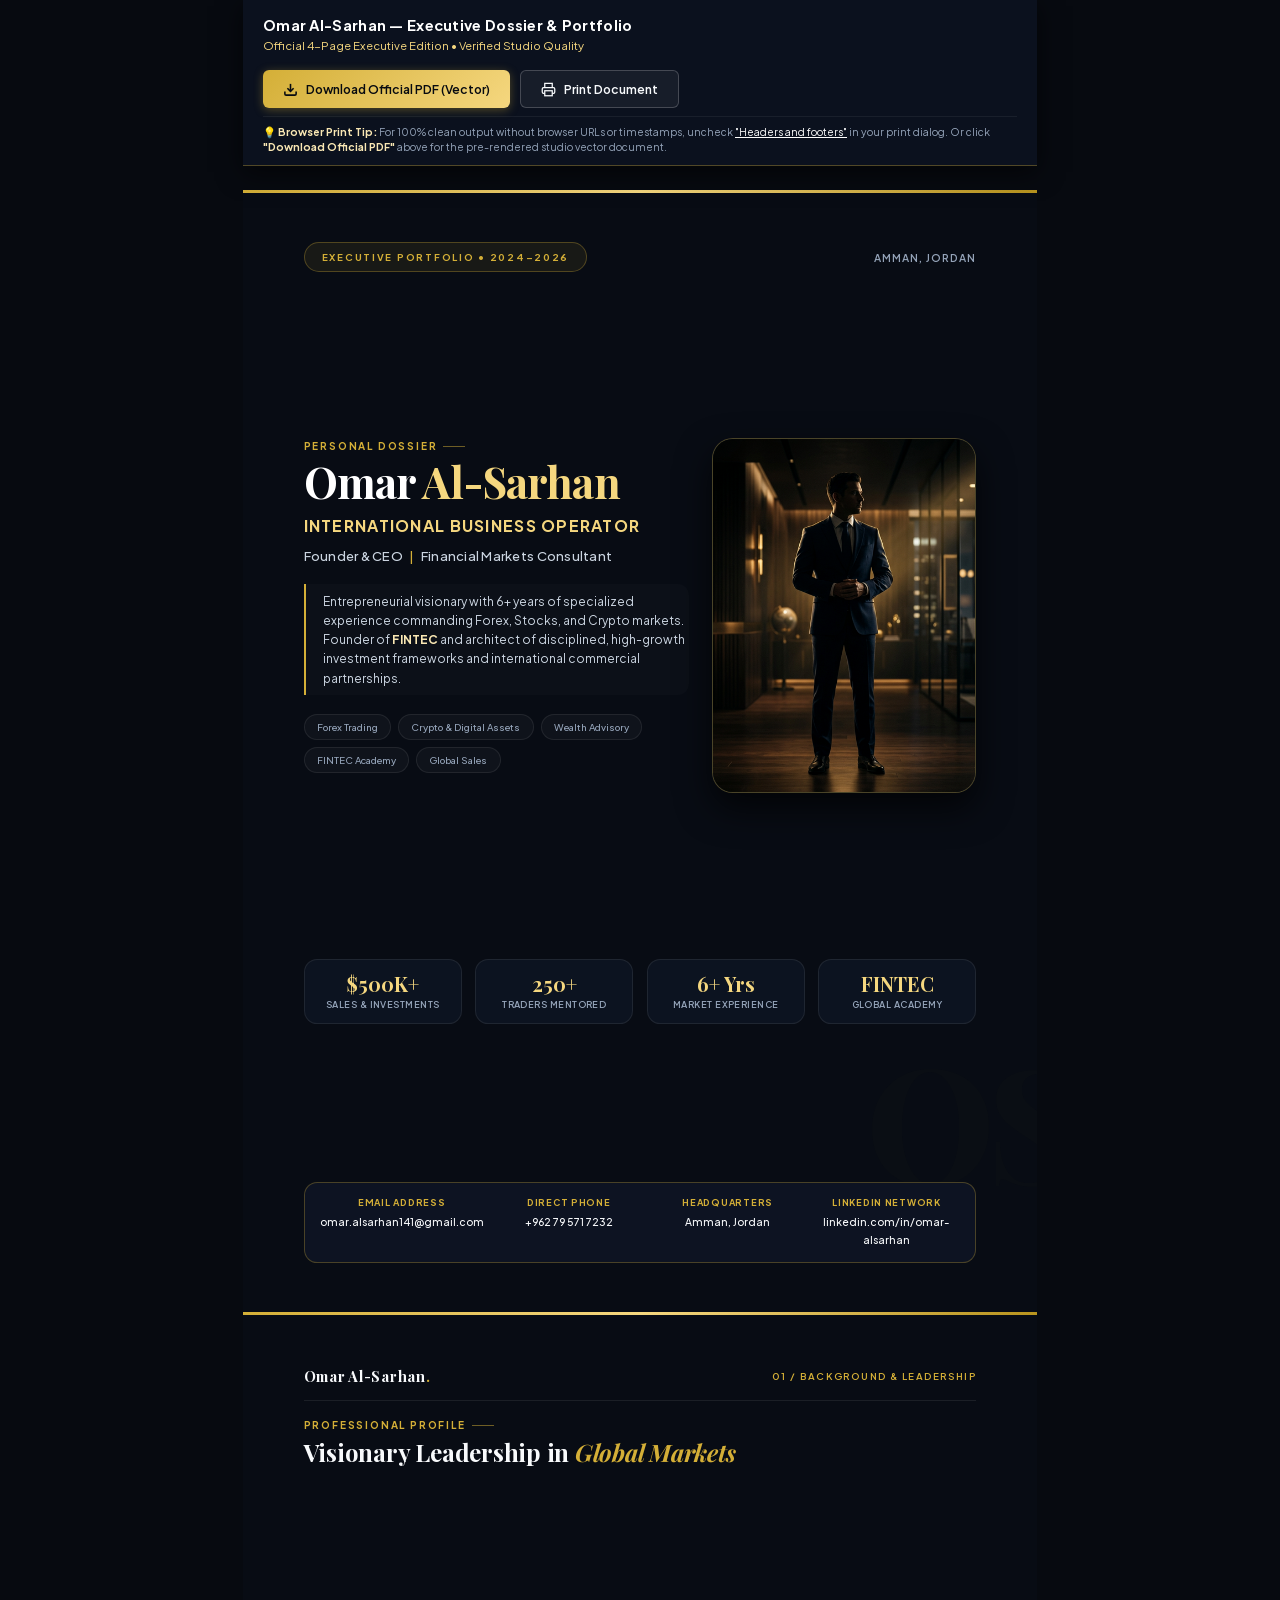
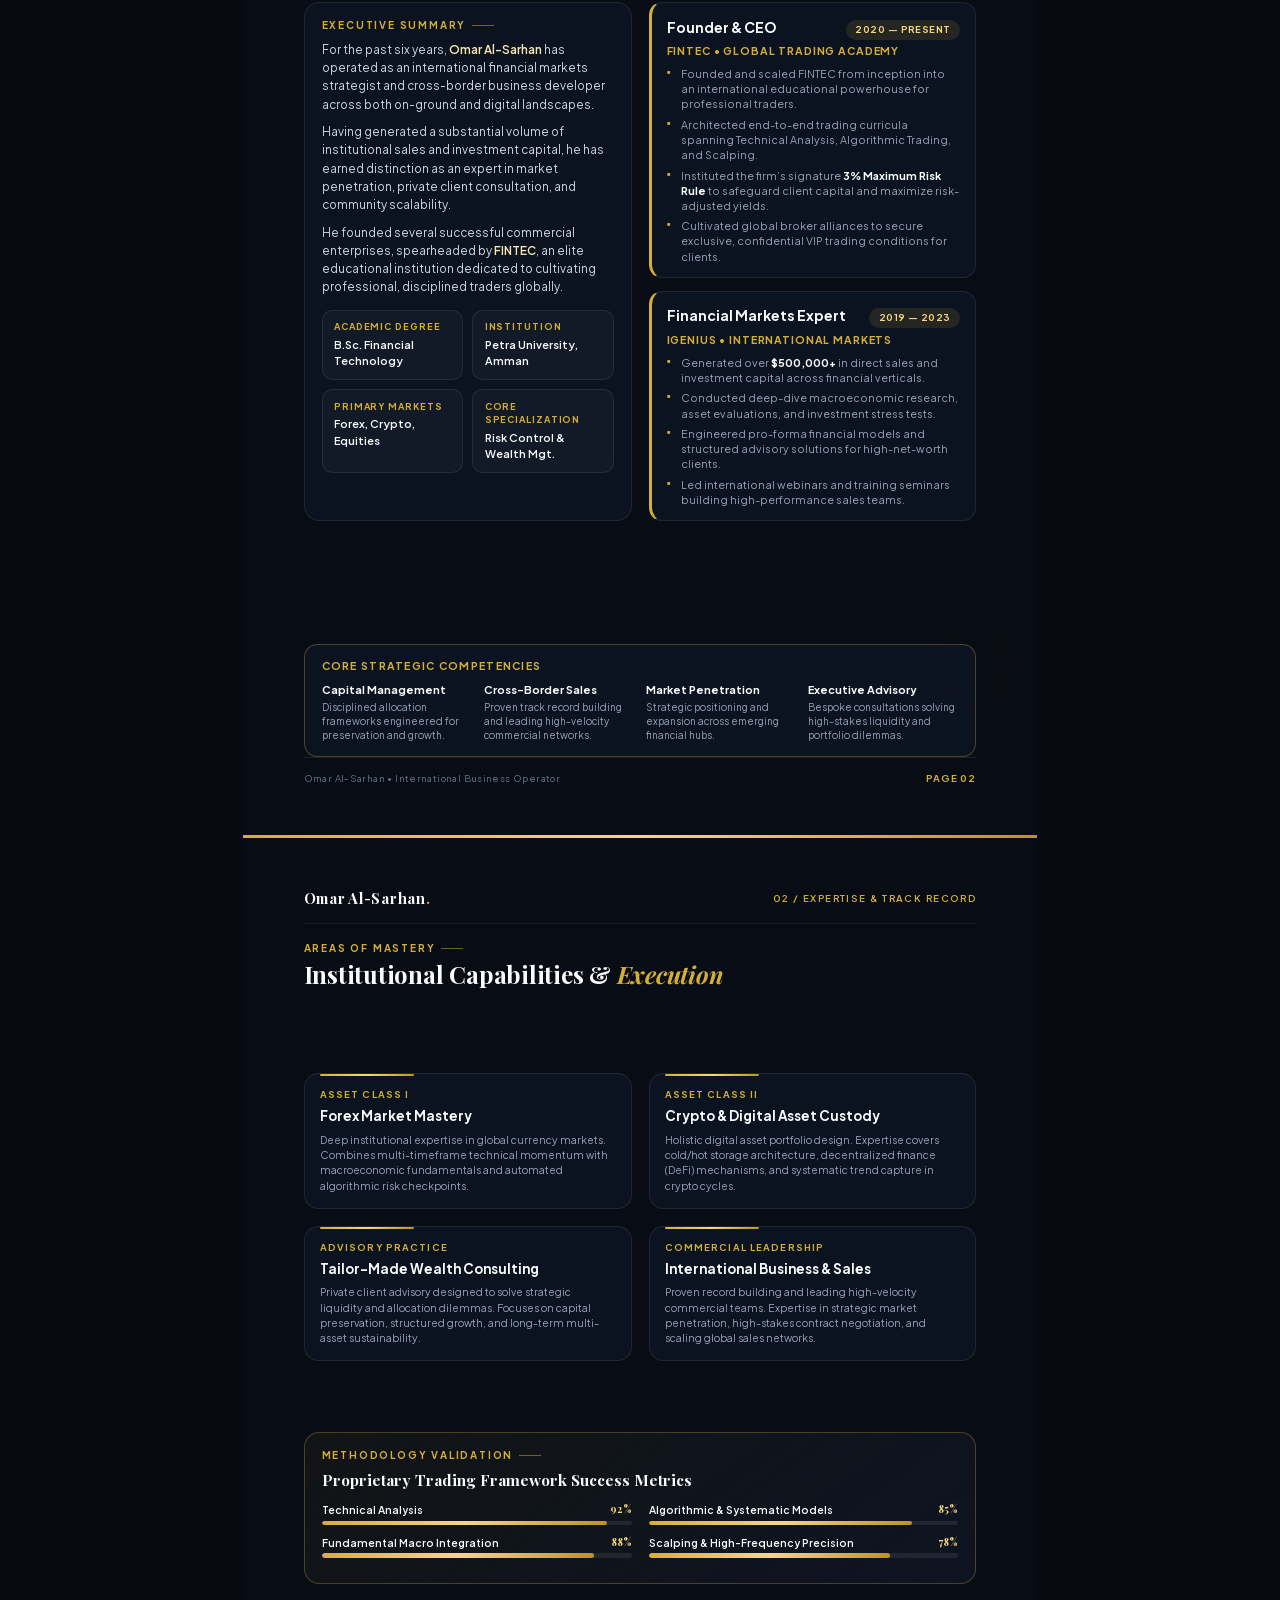
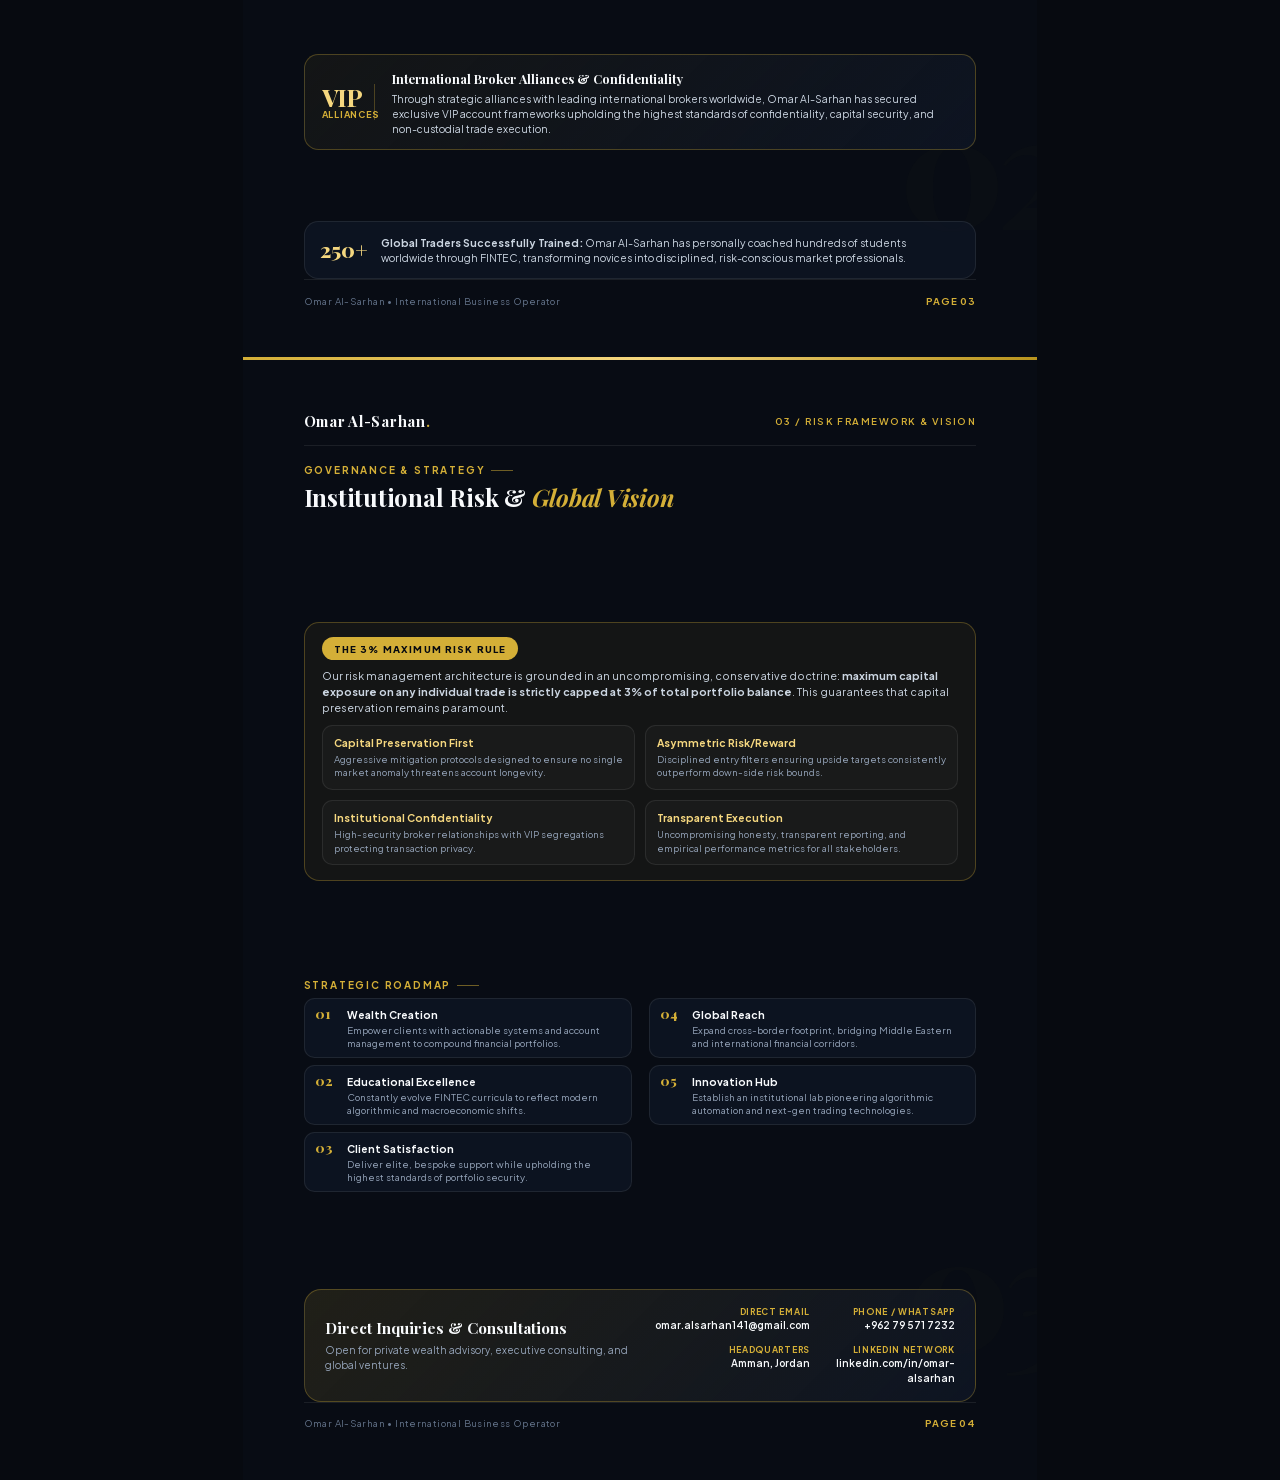
==== commit 5c0c867f: "fix: executive action bar, print-safe styling, and navbar PDF download" ====
--- a/portfolio-pdf.html
+++ b/portfolio-pdf.html
@@ -893,9 +893,162 @@
             text-decoration: none;
             font-weight: 600;
         }
+
+        /* ============================================================
+           EXECUTIVE ACTION BAR (SCREEN ONLY, HIDDEN IN PRINT)
+           ============================================================ */
+        .executive-action-bar {
+            width: 100%;
+            background: #0b111e;
+            border-bottom: 1px solid rgba(212, 175, 55, 0.35);
+            padding: 14px 20px 10px;
+            font-family: var(--font-sans);
+            position: sticky;
+            top: 0;
+            z-index: 9999;
+            box-shadow: 0 6px 24px rgba(0, 0, 0, 0.6);
+            margin-bottom: 24px;
+        }
+
+        .action-bar-inner {
+            max-width: 210mm;
+            margin: 0 auto;
+            display: flex;
+            align-items: center;
+            justify-content: space-between;
+            gap: 15px;
+            flex-wrap: wrap;
+        }
+
+        .action-bar-info {
+            display: flex;
+            flex-direction: column;
+            gap: 2px;
+        }
+
+        .action-bar-info strong {
+            color: #ffffff;
+            font-size: 11pt;
+            font-weight: 700;
+            letter-spacing: 0.02em;
+        }
+
+        .action-bar-info span {
+            color: var(--gold-light);
+            font-size: 8.5pt;
+        }
+
+        .action-bar-actions {
+            display: flex;
+            align-items: center;
+            gap: 10px;
+        }
+
+        .btn-action {
+            display: inline-flex;
+            align-items: center;
+            gap: 8px;
+            padding: 10px 20px;
+            border-radius: 6px;
+            font-size: 9.2pt;
+            font-weight: 600;
+            text-decoration: none;
+            cursor: pointer;
+            transition: all 0.2s ease;
+            font-family: inherit;
+        }
+
+        .btn-gold {
+            background: linear-gradient(135deg, #d4af37 0%, #f5d77f 100%);
+            color: #070a10 !important;
+            border: none;
+            box-shadow: 0 2px 10px rgba(212, 175, 55, 0.35);
+        }
+
+        .btn-gold:hover {
+            transform: translateY(-1px);
+            box-shadow: 0 4px 16px rgba(212, 175, 55, 0.5);
+        }
+
+        .btn-outline {
+            background: rgba(255, 255, 255, 0.05);
+            color: #f8fafc;
+            border: 1px solid rgba(255, 255, 255, 0.2);
+        }
+
+        .btn-outline:hover {
+            background: rgba(255, 255, 255, 0.1);
+            border-color: var(--gold);
+        }
+
+        .action-bar-tip {
+            max-width: 210mm;
+            margin: 8px auto 0;
+            padding-top: 8px;
+            border-top: 1px solid rgba(255, 255, 255, 0.06);
+            font-size: 7.8pt;
+            color: #94a3b8;
+            line-height: 1.4;
+        }
+
+        .action-bar-tip strong {
+            color: var(--gold-pale);
+        }
+
+        .action-bar-tip em {
+            color: #ffffff;
+            font-style: normal;
+            text-decoration: underline;
+        }
+
+        @media print {
+            .no-print, .executive-action-bar {
+                display: none !important;
+            }
+            body {
+                background: #080c14 !important;
+                margin: 0 !important;
+                padding: 0 !important;
+            }
+            .page {
+                box-shadow: none !important;
+                margin: 0 !important;
+                page-break-after: always !important;
+                break-after: page !important;
+                page-break-inside: avoid !important;
+                break-inside: avoid !important;
+            }
+            .page:last-child {
+                page-break-after: avoid !important;
+                break-after: avoid !important;
+            }
+        }
     </style>
 </head>
 <body>
+
+    <!-- Executive Action Bar (Screen Only) -->
+    <div class="executive-action-bar no-print">
+        <div class="action-bar-inner">
+            <div class="action-bar-info">
+                <strong>Omar Al-Sarhan — Executive Dossier &amp; Portfolio</strong>
+                <span>Official 4-Page Executive Edition &bull; Verified Studio Quality</span>
+            </div>
+            <div class="action-bar-actions">
+                <a href="Omar_Al-Sarhan_Executive_Portfolio.pdf" download="Omar_Al-Sarhan_Executive_Portfolio.pdf" class="btn-action btn-gold">
+                    <svg width="15" height="15" viewBox="0 0 24 24" fill="none" stroke="currentColor" stroke-width="2.5"><path d="M21 15v4a2 2 0 0 1-2 2H5a2 2 0 0 1-2-2v-4"></path><polyline points="7 10 12 15 17 10"></polyline><line x1="12" y1="15" x2="12" y2="3"></line></svg>
+                    Download Official PDF (Vector)
+                </a>
+                <button onclick="window.print()" class="btn-action btn-outline">
+                    <svg width="15" height="15" viewBox="0 0 24 24" fill="none" stroke="currentColor" stroke-width="2"><polyline points="6 9 6 2 18 2 18 9"></polyline><path d="M6 18H4a2 2 0 0 1-2-2v-5a2 2 0 0 1 2-2h16a2 2 0 0 1 2 2v5a2 2 0 0 1-2 2h-2"></path><rect x="6" y="14" width="12" height="8"></rect></svg>
+                    Print Document
+                </button>
+            </div>
+        </div>
+        <div class="action-bar-tip">
+            <span>💡 <strong>Browser Print Tip:</strong> For 100% clean output without browser URLs or timestamps, uncheck <em>"Headers and footers"</em> in your print dialog. Or click <strong>"Download Official PDF"</strong> above for the pre-rendered studio vector document.</span>
+        </div>
+    </div>
 
     <!-- ========================================================
          PAGE 1: COVER / EXECUTIVE OVERVIEW
